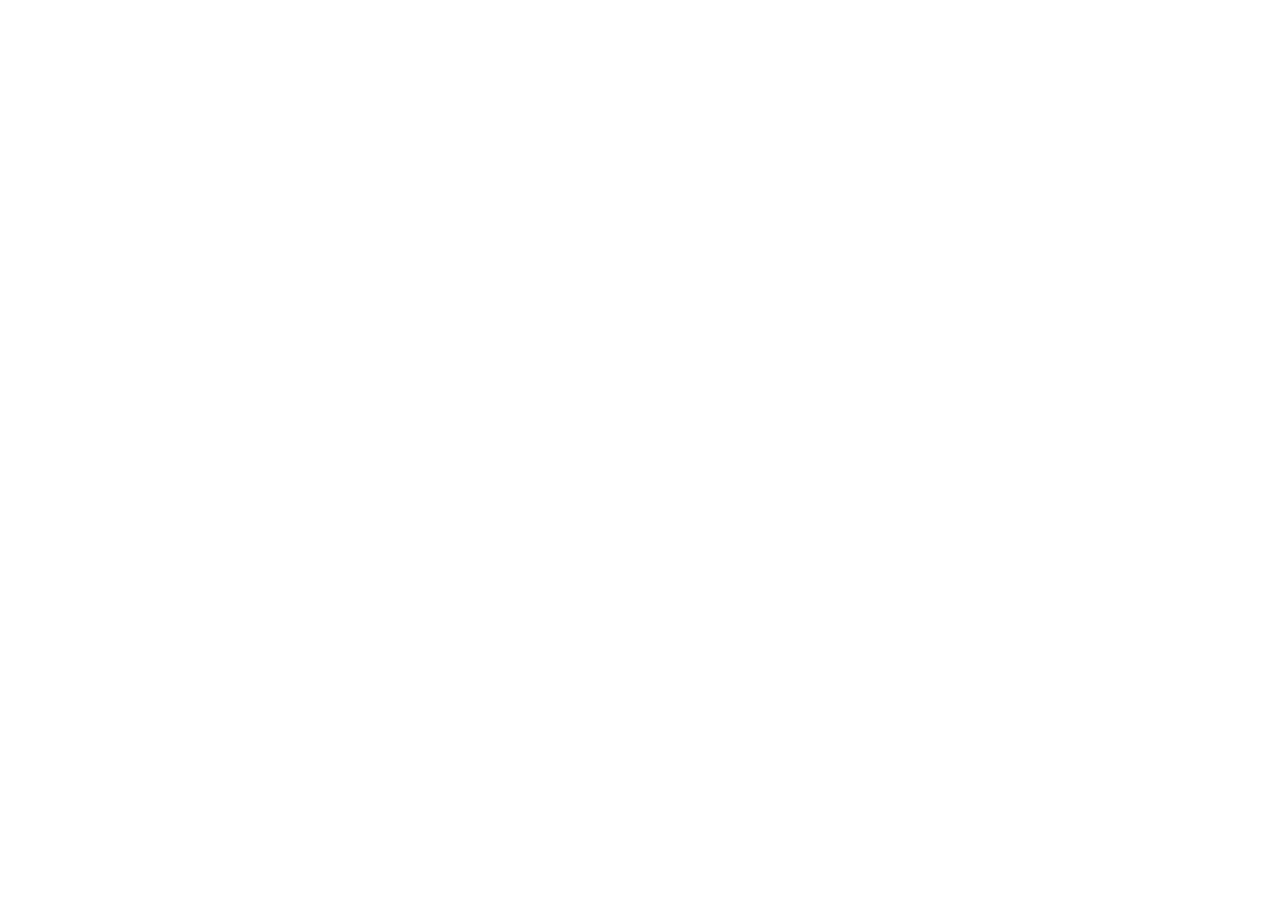
==== index.html @ 4e7c81f8 "Deploy Arabic Pathways International v0.2.2" ====
<!doctype html>
<html lang="en" dir="ltr">
<head>
  <meta charset="utf-8" />
  <meta name="viewport" content="width=device-width,initial-scale=1,viewport-fit=cover" />
  <meta name="theme-color" content="#5b5bd6" />
  <title>Arabic Pathways — International</title>
  <link rel="manifest" href="manifest.webmanifest" />
  <link rel="icon" href="icons/icon.svg" type="image/svg+xml" />
  <link rel="stylesheet" href="app.css?v=0.2.2" />
</head>
<body>
  <div id="app"></div>
  <script src="config.js?v=0.2.2"></script>
  <script src="course-data.js?v=0.2.2"></script>
  <script src="app.js?v=0.2.2"></script>
</body>
</html>
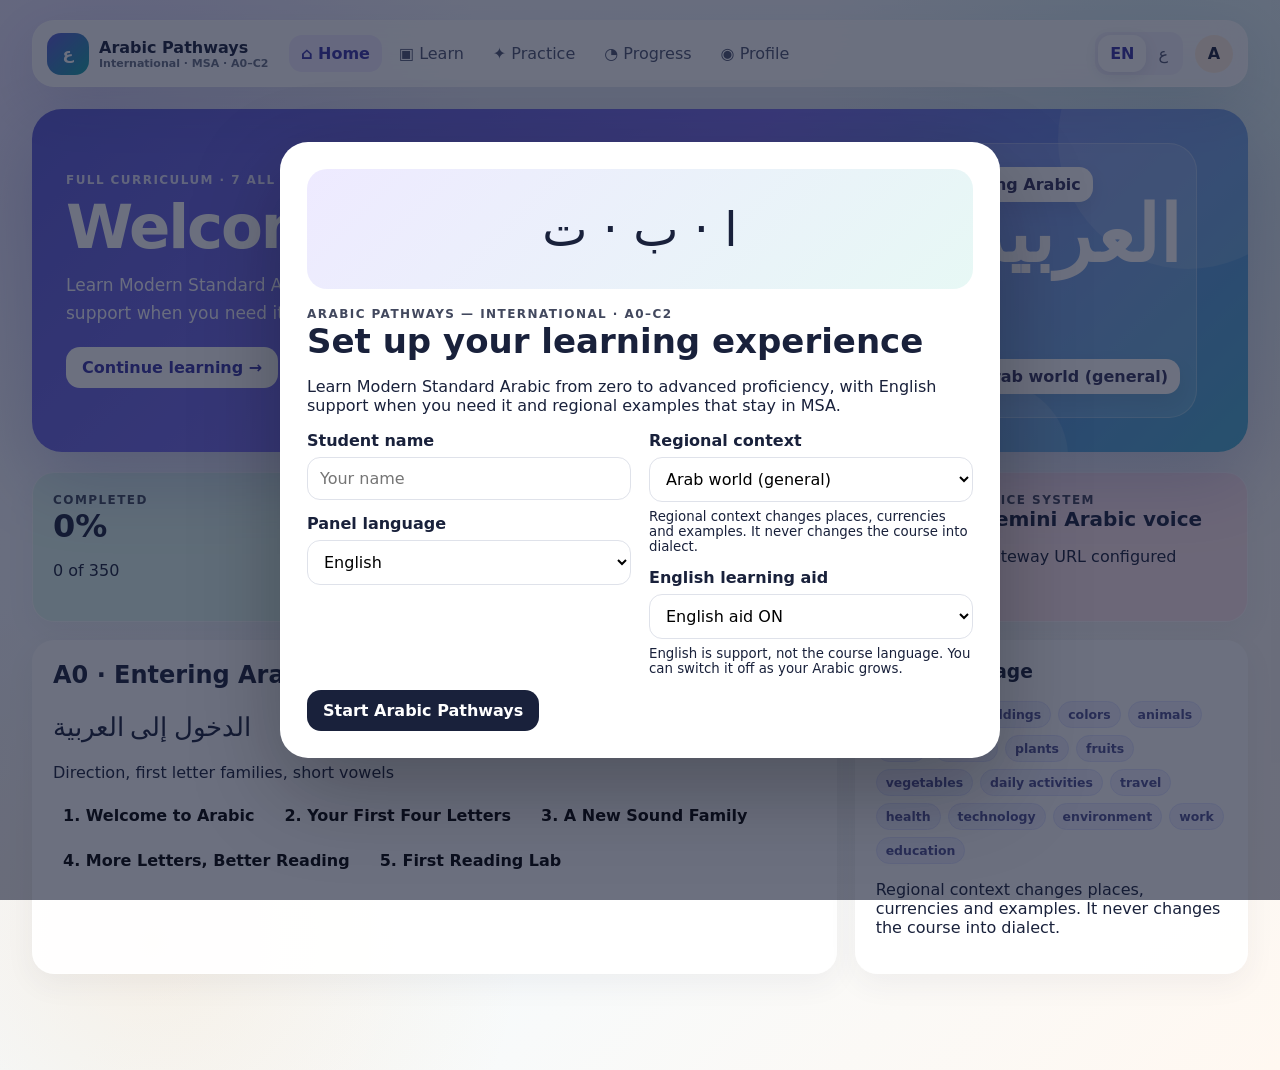
==== commit 4b3e6ef6: "Add files via upload" ====
--- a/index.html
+++ b/index.html
@@ -7,12 +7,12 @@
   <title>Arabic Pathways — International</title>
   <link rel="manifest" href="manifest.webmanifest" />
   <link rel="icon" href="icons/icon.svg" type="image/svg+xml" />
-  <link rel="stylesheet" href="app.css?v=0.2.2" />
+  <link rel="stylesheet" href="app.css?v=0.3.0" />
 </head>
 <body>
   <div id="app"></div>
-  <script src="config.js?v=0.2.2"></script>
-  <script src="course-data.js?v=0.2.2"></script>
-  <script src="app.js?v=0.2.2"></script>
+  <script src="config.js?v=0.3.0"></script>
+  <script src="course-data.js?v=0.3.0"></script>
+  <script src="app.js?v=0.3.0"></script>
 </body>
 </html>
--- a/app.css
+++ b/app.css
@@ -0,0 +1,54 @@
+
+:root{
+ --ink:#19213b;--muted:#667085;--surface:#fff;--line:#e8e9f2;--violet:#5b5bd6;--violet2:#7f6cf1;
+ --teal:#14a6a6;--mint:#dff7ee;--sky:#e3f3ff;--lav:#eeeaff;--peach:#fff0df;--rose:#ffe7ec;--yellow:#fff6cf;
+ --shadow:0 18px 55px rgba(44,48,92,.10);--r:22px;
+ font-family:Inter,ui-sans-serif,system-ui,-apple-system,"Segoe UI",Arial,sans-serif;
+}
+*{box-sizing:border-box} html,body{margin:0;min-height:100%;background:#f6f5ff;color:var(--ink)}
+body{background:
+ radial-gradient(circle at 8% 9%,rgba(127,108,241,.18),transparent 25%),
+ radial-gradient(circle at 91% 11%,rgba(20,166,166,.13),transparent 24%),
+ radial-gradient(circle at 12% 88%,rgba(255,189,121,.18),transparent 25%),
+ linear-gradient(135deg,#f8f7ff 0%,#f4fbff 48%,#fff8f1 100%);}
+button,input,select{font:inherit}.shell{max-width:1260px;margin:auto;min-height:100vh;padding:20px 22px 96px}.topbar{display:flex;align-items:center;gap:12px;position:sticky;top:10px;z-index:10;background:rgba(255,255,255,.86);backdrop-filter:blur(16px);border:1px solid rgba(255,255,255,.7);border-radius:22px;padding:11px 14px;box-shadow:var(--shadow)}
+.brand{display:flex;align-items:center;gap:10px;font-weight:800;min-width:230px}.logo{width:42px;height:42px;border-radius:14px;background:linear-gradient(135deg,var(--violet),var(--teal));display:grid;place-items:center;color:white;font-weight:900}.brand small{display:block;color:var(--muted);font-weight:600;font-size:11px}.spacer{flex:1}.nav{display:flex;gap:5px}.nav button,.lang-switch button{border:0;background:transparent;color:#4c5470;padding:9px 12px;border-radius:13px;cursor:pointer}.nav button.active{background:var(--lav);color:#3734a5;font-weight:800}.lang-switch{display:flex;background:#f2f1fb;border-radius:13px;padding:3px}.lang-switch button.active{background:white;box-shadow:0 4px 14px rgba(44,48,92,.10);font-weight:800;color:#3734a5}.avatar{width:38px;height:38px;border-radius:50%;display:grid;place-items:center;background:var(--peach);font-weight:800}
+.main{margin-top:22px}.hero{position:relative;overflow:hidden;border-radius:30px;padding:34px;background:linear-gradient(135deg,#5b5bd6,#7d70f1 48%,#4aaed0);color:white;box-shadow:0 28px 70px rgba(69,70,160,.25)}.hero:before,.hero:after{content:"";position:absolute;border-radius:50%;background:rgba(255,255,255,.13)}.hero:before{width:260px;height:260px;right:-70px;top:-100px}.hero:after{width:150px;height:150px;right:180px;bottom:-80px}.hero-grid{display:grid;grid-template-columns:1.35fr .65fr;gap:28px;align-items:center;position:relative}.eyebrow{text-transform:uppercase;letter-spacing:.12em;font-size:12px;font-weight:800;opacity:.82}.hero h1{font-size:clamp(34px,5vw,61px);line-height:1.02;margin:9px 0 12px;letter-spacing:-.035em}.hero p{font-size:17px;line-height:1.65;max-width:720px;margin:0;opacity:.94}.hero-art{min-height:230px;display:grid;place-items:center}.scene{width:min(330px,100%);aspect-ratio:1.2;background:rgba(255,255,255,.15);border:1px solid rgba(255,255,255,.25);border-radius:28px;position:relative;display:grid;place-items:center}.scene .arabic-big{font-family:"Noto Naskh Arabic","Amiri","Segoe UI",serif;font-size:78px;font-weight:700}.bubble{position:absolute;background:white;color:#34335d;padding:8px 12px;border-radius:14px;font-weight:800;box-shadow:0 8px 20px rgba(0,0,0,.08)}.b1{top:23px;left:20px}.b2{bottom:23px;right:16px}.btn{border:0;border-radius:14px;padding:11px 16px;font-weight:800;cursor:pointer}.btn.primary{background:var(--ink);color:white}.btn.light{background:white;color:#3734a5}.btn.ghost{background:#f4f5fa;color:#353d58}.hero-actions{display:flex;gap:10px;margin-top:20px;flex-wrap:wrap}
+.grid{display:grid;grid-template-columns:repeat(12,1fr);gap:18px;margin-top:20px}.card{background:rgba(255,255,255,.92);border:1px solid rgba(255,255,255,.8);border-radius:var(--r);padding:20px;box-shadow:0 10px 30px rgba(44,48,92,.06)}.card h2,.card h3{margin-top:0}.metric{grid-column:span 3;min-height:150px}.metric .num{font-size:32px;font-weight:900}.metric:nth-child(1){background:var(--mint)}.metric:nth-child(2){background:var(--sky)}.metric:nth-child(3){background:var(--yellow)}.metric:nth-child(4){background:var(--rose)}.wide{grid-column:span 8}.side{grid-column:span 4}.section-title{display:flex;align-items:end;justify-content:space-between;gap:16px;margin:28px 0 12px}.section-title h2{margin:0;font-size:28px}.section-title p{margin:0;color:var(--muted)}
+.unit-grid{display:grid;grid-template-columns:repeat(2,minmax(0,1fr));gap:16px}.unit{padding:22px;border-radius:24px;position:relative;overflow:hidden;min-height:190px}.unit:nth-child(4n+1){background:var(--lav)}.unit:nth-child(4n+2){background:var(--mint)}.unit:nth-child(4n+3){background:var(--peach)}.unit:nth-child(4n){background:var(--sky)}.unit .tag{font-size:11px;font-weight:900;letter-spacing:.08em;text-transform:uppercase}.unit h3{font-size:24px;margin:8px 0}.unit p{color:#566078;line-height:1.55}.unit .count{position:absolute;right:18px;top:18px;font-size:46px;font-weight:900;opacity:.09}.lesson-row{display:flex;gap:10px;flex-wrap:wrap;margin-top:13px}.lesson-chip{border:0;background:rgba(255,255,255,.78);padding:8px 10px;border-radius:12px;cursor:pointer;font-weight:700}.lesson-chip.locked{opacity:.45;cursor:not-allowed}
+.lesson-shell{max-width:1100px;margin:auto}.back{border:0;background:transparent;font-size:22px;cursor:pointer;padding:8px}.lesson-head{background:linear-gradient(135deg,#e9e6ff,#e7f8f5);border-radius:30px;padding:28px;margin-top:8px;display:grid;grid-template-columns:1fr 280px;gap:20px;align-items:center}.lesson-head h1{font-size:clamp(34px,5vw,54px);margin:5px 0 8px;letter-spacing:-.03em}.lesson-head p{line-height:1.6;color:#505a73}.lesson-art{height:220px;border-radius:25px;background:white;display:grid;place-items:center;position:relative;overflow:hidden}.letter-cloud{font-family:"Noto Naskh Arabic","Amiri",serif;font-size:62px;font-weight:800;color:#413e9f}.lesson-steps{display:grid;grid-template-columns:repeat(5,1fr);gap:9px;margin:18px 0}.step{border:0;border-radius:16px;padding:11px 8px;background:white;box-shadow:0 7px 20px rgba(44,48,92,.07);cursor:pointer;text-align:left}.step small{display:block;color:#8b91a6;font-weight:900;font-size:10px}.step strong{font-size:14px}.step.active{background:var(--violet);color:white}.step.active small{color:#ddd9ff}.lesson-panel{background:white;border-radius:28px;padding:28px;box-shadow:var(--shadow)}.lesson-panel h2{font-size:30px;margin:0 0 8px}.lesson-panel h3{font-size:21px;margin:28px 0 8px}.lesson-panel p,.lesson-panel li{line-height:1.75}.arabic{font-family:"Noto Naskh Arabic","Amiri","Segoe UI",serif;font-size:1.35em;line-height:1.9}.arabic.box{direction:rtl;text-align:right;background:#faf9ff;border:1px solid #eceaff;border-radius:18px;padding:18px;margin:12px 0}.aid{background:#fff8e3;border:1px solid #f6df9f;border-radius:16px;padding:14px 16px;margin:12px 0;color:#5f5433}.why{background:#eaf8f5;border-radius:18px;padding:17px}.visual-flow{display:grid;grid-template-columns:repeat(4,1fr);gap:10px;margin:18px 0}.flow-card{border-radius:18px;padding:16px;min-height:125px}.flow-card:nth-child(1){background:var(--sky)}.flow-card:nth-child(2){background:var(--yellow)}.flow-card:nth-child(3){background:var(--lav)}.flow-card:nth-child(4){background:var(--rose)}.flow-card b{display:block;margin-bottom:6px}.activity{border:1px solid var(--line);border-radius:18px;padding:17px;margin:14px 0}.options{display:grid;gap:9px;margin-top:12px}.option{border:1px solid #e2e4ed;background:white;border-radius:14px;padding:11px 13px;text-align:left;cursor:pointer}.option.correct{background:#e5f8ef;border-color:#8bd8b3}.option.wrong{background:#ffeaed;border-color:#ef9ca9}.feedback{font-weight:800;margin-top:8px}.hear{border:0;background:#eceaff;color:#3c389c;padding:7px 10px;border-radius:11px;cursor:pointer}.aid-toggle{display:flex;align-items:center;gap:8px;font-weight:800}.toggle{width:46px;height:26px;border-radius:20px;background:#c9cbd6;position:relative;cursor:pointer}.toggle:after{content:"";position:absolute;width:20px;height:20px;background:white;border-radius:50%;top:3px;left:3px;transition:.2s}.toggle.on{background:var(--teal)}.toggle.on:after{left:23px}
+.profile-grid{display:grid;grid-template-columns:1fr 1fr;gap:18px}.form-group{display:grid;gap:7px;margin-bottom:14px}.form-group label{font-weight:800}.form-group input,.form-group select{width:100%;border:1px solid #dfe2ea;border-radius:13px;padding:11px 12px;background:white}.roadmap{display:grid;gap:10px}.road-row{display:grid;grid-template-columns:75px 1fr auto;gap:12px;align-items:center;padding:13px;border-radius:15px;background:#fafaff}.status{font-size:12px;font-weight:900;padding:5px 9px;border-radius:999px;background:#eceaff;color:#403c9f}.status.planned{background:#f0f1f4;color:#777e90}
+.bottom-nav{display:none}.modal-wrap{position:fixed;inset:0;background:rgba(19,25,49,.62);display:grid;place-items:center;padding:20px;z-index:100}.modal{width:min(720px,100%);max-height:92vh;overflow:auto;background:white;border-radius:28px;padding:27px;box-shadow:0 32px 90px rgba(0,0,0,.28)}.modal h2{font-size:34px;margin:0 0 8px}.onboard-art{height:120px;border-radius:20px;background:linear-gradient(135deg,#eeeaff,#e7f8f5);display:grid;place-items:center;font-size:48px;margin-bottom:18px}
+[dir="rtl"] .step,[dir="rtl"] .option{text-align:right}[dir="rtl"] .brand{min-width:210px}[dir="rtl"] .section-title{direction:rtl}
+@media(max-width:900px){.shell{padding:10px 12px 100px}.topbar{top:6px}.brand{min-width:auto}.brand .brand-text,.nav{display:none}.hero{padding:24px}.hero-grid{grid-template-columns:1fr}.hero-art{min-height:180px}.scene{width:250px}.grid{grid-template-columns:1fr 1fr}.metric,.wide,.side{grid-column:auto}.unit-grid{grid-template-columns:1fr}.lesson-head{grid-template-columns:1fr}.lesson-art{height:180px}.lesson-steps{display:flex;overflow-x:auto;padding-bottom:4px}.step{min-width:130px}.visual-flow{grid-template-columns:1fr 1fr}.profile-grid{grid-template-columns:1fr}.bottom-nav{display:grid;grid-template-columns:repeat(5,1fr);position:fixed;left:12px;right:12px;bottom:10px;z-index:50;background:rgba(255,255,255,.94);backdrop-filter:blur(18px);border-radius:22px;padding:7px;box-shadow:0 14px 40px rgba(35,41,80,.20)}.bottom-nav button{border:0;background:transparent;border-radius:14px;padding:8px 3px;font-size:11px;color:#666d83}.bottom-nav button.active{background:var(--lav);color:#3e3a9d;font-weight:900}.topbar .spacer{display:block}.lang-switch button{padding:8px 9px}.hero h1{font-size:38px}.metric{min-height:125px}.modal{padding:21px}}
+@media(max-width:580px){.grid{grid-template-columns:1fr}.visual-flow{grid-template-columns:1fr}.hero p{font-size:15px}.lesson-panel{padding:20px}.lesson-head{padding:20px}.lesson-head h1{font-size:36px}.topbar{border-radius:18px}.lang-switch button{font-size:12px}.scene{width:215px}.metric{grid-column:auto}}
+
+/* v0.2 AI voice layer */
+.hear-group{display:inline-flex;gap:7px;flex-wrap:wrap;vertical-align:middle;margin-inline-start:8px}.hear.secondary{background:#eaf8f5;color:#177c7c}.hear.busy,.btn.busy{opacity:.65;cursor:wait}.voice-lab{margin:20px 0 26px;padding:20px;border-radius:22px;background:linear-gradient(135deg,#f1efff,#eaf9f5);border:1px solid #dedaf7}.voice-lab-head{display:flex;align-items:center;justify-content:space-between;gap:14px}.voice-lab-head h3{margin:3px 0}.voice-provider{font-size:12px;font-weight:900;border-radius:999px;padding:7px 10px;background:white;color:#46439d}.voice-controls{display:flex;gap:9px;flex-wrap:wrap;margin:15px 0}.btn.record{background:#d94762;color:white}.btn.ai{background:linear-gradient(135deg,#5b5bd6,#14a6a6);color:white}.btn:disabled{opacity:.45;cursor:not-allowed}.voice-message{font-size:13px;color:#5f6780;font-weight:700;margin-top:8px}.voice-feedback{margin-top:15px;background:white;border:1px solid #dfe5ee;border-radius:17px;padding:16px;position:relative}.voice-feedback p{margin:8px 0}.feedback-score{position:absolute;top:12px;right:14px;background:#eceaff;color:#3e3a9d;font-weight:900;border-radius:999px;padding:5px 9px}.voice-status{display:flex;align-items:center;gap:11px;padding:13px;border-radius:16px;background:#f7f7fb;margin-bottom:12px}.voice-status small{display:block;color:#6a7185;margin-top:2px}.status-dot{width:11px;height:11px;border-radius:50%;background:#a8adba;box-shadow:0 0 0 5px rgba(168,173,186,.15)}.voice-status.online .status-dot{background:#23a67a;box-shadow:0 0 0 5px rgba(35,166,122,.14)}.voice-status.local .status-dot{background:#e2a526;box-shadow:0 0 0 5px rgba(226,165,38,.14)}
+@media(max-width:580px){.hear-group{display:flex;margin:9px 0 0}.voice-lab{padding:16px}.voice-lab-head{align-items:flex-start;flex-direction:column}.voice-controls .btn{flex:1 1 45%}.feedback-score{position:static;display:inline-block;margin-bottom:4px}}
+
+/* v0.2.2 individual Arabic sound tiles */
+.sound-tile-grid{display:grid;grid-template-columns:repeat(auto-fit,minmax(120px,1fr));gap:12px;margin:14px 0 20px;direction:rtl}
+.sound-tile{border:1px solid #dedcf6;background:linear-gradient(180deg,#fff,#f7f6ff);border-radius:20px;padding:14px 10px 12px;min-height:118px;display:grid;place-items:center;gap:5px;cursor:pointer;box-shadow:0 8px 20px rgba(50,52,110,.06);transition:transform .15s ease,box-shadow .15s ease,border-color .15s ease}
+.sound-tile:hover{transform:translateY(-2px);box-shadow:0 12px 24px rgba(50,52,110,.10);border-color:#bcb8ec}
+.sound-tile:active{transform:translateY(0)}
+.sound-tile.busy{opacity:.65;cursor:wait;transform:none}
+.sound-symbol{font-family:"Noto Naskh Arabic","Amiri","Segoe UI",serif;font-size:3.1rem;line-height:1;font-weight:800;color:#393691}
+.sound-caption{font-family:"Noto Naskh Arabic","Amiri","Segoe UI",serif;font-size:.9rem;font-weight:800;color:#5e6480;white-space:nowrap}
+.hear.single{margin-inline-start:8px;width:38px;height:38px;padding:0;border-radius:50%;vertical-align:middle}
+@media(max-width:580px){.sound-tile-grid{grid-template-columns:repeat(2,minmax(0,1fr));gap:10px}.sound-tile{min-height:105px}.sound-symbol{font-size:2.8rem}}
+
+/* v0.3.0 — Full A0–C2 curriculum */
+.level-tabs{display:flex;gap:10px;overflow-x:auto;padding:4px 0 14px;scrollbar-width:thin}
+.level-tab{min-width:112px;border:1px solid rgba(91,91,214,.16);background:#fff;border-radius:18px;padding:12px 14px;display:flex;flex-direction:column;gap:3px;align-items:flex-start;box-shadow:0 8px 20px rgba(66,65,129,.06);cursor:pointer}
+.level-tab b{font-size:1.05rem}.level-tab small{opacity:.72;white-space:nowrap}.level-tab.active{background:linear-gradient(135deg,#5b5bd6,#7b63df);color:#fff;border-color:transparent}.level-tabs.compact .level-tab{min-width:64px;align-items:center}
+.level-summary{display:grid;grid-template-columns:2fr 1fr;gap:24px;align-items:center;margin-bottom:18px}.level-summary h2{margin:.2rem 0}.level-summary p{margin:.35rem 0}
+.full-unit{position:relative;overflow:hidden}.full-unit:before{content:'';position:absolute;inset:0 auto auto 0;width:100%;height:5px;background:linear-gradient(90deg,#5b5bd6,#34b8a8,#ffb468)}
+.unit-ar-title{font-size:1.6rem;line-height:1.5}.lesson-title-ar{font-size:clamp(2rem,4vw,3.4rem)!important;line-height:1.35!important;margin:.3rem 0!important}.aid-title{font-size:1.05rem!important;color:#5d6175;margin:.1rem 0 1rem!important;font-weight:700}
+.topic-cloud{display:flex;gap:7px;flex-wrap:wrap;margin:10px 0}.topic-cloud span{background:#eef0ff;border:1px solid #dfe2ff;color:#4d4f91;border-radius:999px;padding:5px 9px;font-size:.78rem;font-weight:700}
+.unit-progress{display:flex;gap:12px;align-items:center;margin:12px 0}.unit-progress>span{font-size:.82rem;white-space:nowrap;opacity:.72}.unit-progress>div{flex:1;height:7px;background:#eceef7;border-radius:999px;overflow:hidden}.unit-progress i{display:block;height:100%;background:linear-gradient(90deg,#5b5bd6,#39b9a8);border-radius:inherit}
+.level-progress-list{display:grid;gap:8px}.level-progress-row{display:grid;grid-template-columns:45px minmax(110px,1fr) minmax(100px,2fr) 60px;align-items:center;gap:10px;border:0;background:#f7f8fc;border-radius:13px;padding:10px 12px;text-align:start;cursor:pointer}.level-progress-row>div{height:7px;border-radius:999px;overflow:hidden;background:#e5e7f2}.level-progress-row i{display:block;height:100%;background:linear-gradient(90deg,#5b5bd6,#36b5a8)}.level-progress-row em{font-style:normal;text-align:end;font-size:.82rem}
+.unit-picker{display:flex;gap:8px;overflow-x:auto;padding:4px 0 14px}.unit-picker button{white-space:nowrap;border:1px solid #e1e3ef;background:#fff;border-radius:999px;padding:8px 12px;cursor:pointer}.unit-picker button.active{background:#25274a;color:#fff;border-color:#25274a}
+.regional-card{margin:22px 0 4px;padding:18px;border-radius:18px;background:linear-gradient(135deg,#effcf9,#f8f4ff);border:1px solid #dfeee9}.regional-card p{margin:.45rem 0}.regional-card .arabic{font-size:1.12rem;line-height:1.9}
+.note-ar{margin:18px 0;padding:16px;border-radius:16px;background:#fff8df;border:1px solid #f4e6a8}.note-ar .aid{margin-top:10px}.expl-ar{font-size:1.07rem;line-height:1.95}.activity-ar-q{margin-top:8px;font-size:1.06rem;line-height:1.7;color:#50536e}
+@media (max-width:720px){.level-summary{grid-template-columns:1fr}.level-tab{min-width:96px}.level-progress-row{grid-template-columns:38px 1fr 70px}.level-progress-row>div{grid-column:2/4}.lesson-title-ar{font-size:2.2rem!important}}
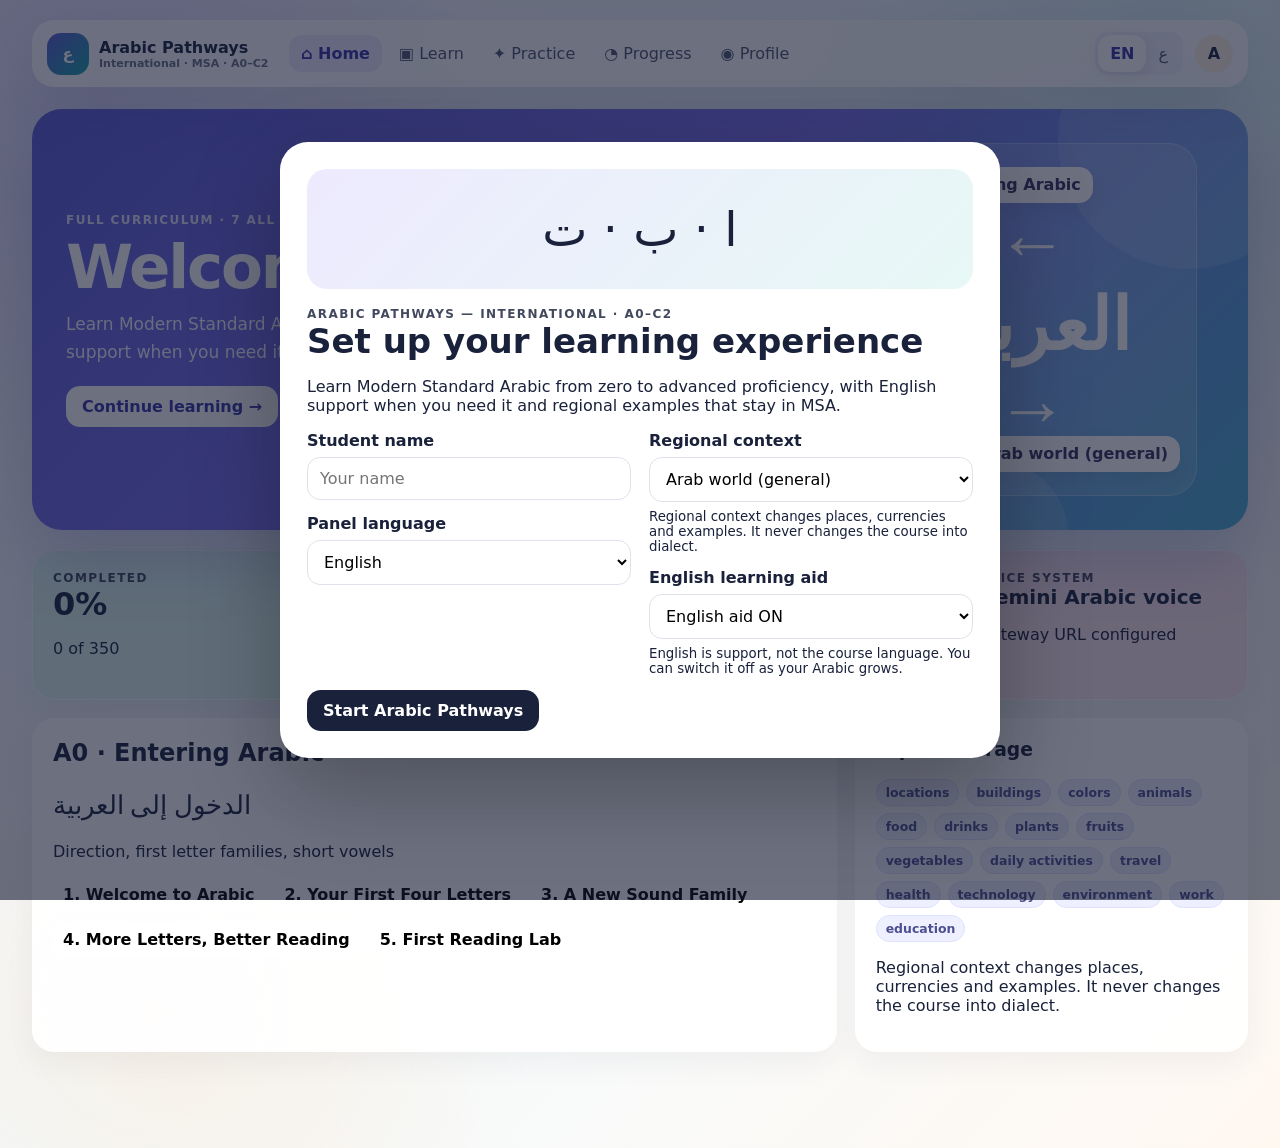
==== commit c3fe318d: "Enrich Arabic vocabulary and fix mobile artwork" ====
--- a/index.html
+++ b/index.html
@@ -4,15 +4,19 @@
   <meta charset="utf-8" />
   <meta name="viewport" content="width=device-width,initial-scale=1,viewport-fit=cover" />
   <meta name="theme-color" content="#5b5bd6" />
+  <meta name="apple-mobile-web-app-capable" content="yes" />
+  <meta name="apple-mobile-web-app-status-bar-style" content="default" />
+  <meta name="apple-mobile-web-app-title" content="Arabic Pathways" />
   <title>Arabic Pathways — International</title>
   <link rel="manifest" href="manifest.webmanifest" />
   <link rel="icon" href="icons/icon.svg" type="image/svg+xml" />
-  <link rel="stylesheet" href="app.css?v=0.3.0" />
+  <link rel="stylesheet" href="app.css?v=0.4.2" />
 </head>
 <body>
   <div id="app"></div>
-  <script src="config.js?v=0.3.0"></script>
-  <script src="course-data.js?v=0.3.0"></script>
-  <script src="app.js?v=0.3.0"></script>
+  <script src="config.js?v=0.4.2"></script>
+  <script src="course-data.js?v=0.4.2"></script>
+  <script src="app.js?v=0.4.2"></script>
+  <script src="mobile-app.js?v=0.4.2"></script>
 </body>
 </html>
--- a/app.css
+++ b/app.css
@@ -13,7 +13,7 @@
  linear-gradient(135deg,#f8f7ff 0%,#f4fbff 48%,#fff8f1 100%);}
 button,input,select{font:inherit}.shell{max-width:1260px;margin:auto;min-height:100vh;padding:20px 22px 96px}.topbar{display:flex;align-items:center;gap:12px;position:sticky;top:10px;z-index:10;background:rgba(255,255,255,.86);backdrop-filter:blur(16px);border:1px solid rgba(255,255,255,.7);border-radius:22px;padding:11px 14px;box-shadow:var(--shadow)}
 .brand{display:flex;align-items:center;gap:10px;font-weight:800;min-width:230px}.logo{width:42px;height:42px;border-radius:14px;background:linear-gradient(135deg,var(--violet),var(--teal));display:grid;place-items:center;color:white;font-weight:900}.brand small{display:block;color:var(--muted);font-weight:600;font-size:11px}.spacer{flex:1}.nav{display:flex;gap:5px}.nav button,.lang-switch button{border:0;background:transparent;color:#4c5470;padding:9px 12px;border-radius:13px;cursor:pointer}.nav button.active{background:var(--lav);color:#3734a5;font-weight:800}.lang-switch{display:flex;background:#f2f1fb;border-radius:13px;padding:3px}.lang-switch button.active{background:white;box-shadow:0 4px 14px rgba(44,48,92,.10);font-weight:800;color:#3734a5}.avatar{width:38px;height:38px;border-radius:50%;display:grid;place-items:center;background:var(--peach);font-weight:800}
-.main{margin-top:22px}.hero{position:relative;overflow:hidden;border-radius:30px;padding:34px;background:linear-gradient(135deg,#5b5bd6,#7d70f1 48%,#4aaed0);color:white;box-shadow:0 28px 70px rgba(69,70,160,.25)}.hero:before,.hero:after{content:"";position:absolute;border-radius:50%;background:rgba(255,255,255,.13)}.hero:before{width:260px;height:260px;right:-70px;top:-100px}.hero:after{width:150px;height:150px;right:180px;bottom:-80px}.hero-grid{display:grid;grid-template-columns:1.35fr .65fr;gap:28px;align-items:center;position:relative}.eyebrow{text-transform:uppercase;letter-spacing:.12em;font-size:12px;font-weight:800;opacity:.82}.hero h1{font-size:clamp(34px,5vw,61px);line-height:1.02;margin:9px 0 12px;letter-spacing:-.035em}.hero p{font-size:17px;line-height:1.65;max-width:720px;margin:0;opacity:.94}.hero-art{min-height:230px;display:grid;place-items:center}.scene{width:min(330px,100%);aspect-ratio:1.2;background:rgba(255,255,255,.15);border:1px solid rgba(255,255,255,.25);border-radius:28px;position:relative;display:grid;place-items:center}.scene .arabic-big{font-family:"Noto Naskh Arabic","Amiri","Segoe UI",serif;font-size:78px;font-weight:700}.bubble{position:absolute;background:white;color:#34335d;padding:8px 12px;border-radius:14px;font-weight:800;box-shadow:0 8px 20px rgba(0,0,0,.08)}.b1{top:23px;left:20px}.b2{bottom:23px;right:16px}.btn{border:0;border-radius:14px;padding:11px 16px;font-weight:800;cursor:pointer}.btn.primary{background:var(--ink);color:white}.btn.light{background:white;color:#3734a5}.btn.ghost{background:#f4f5fa;color:#353d58}.hero-actions{display:flex;gap:10px;margin-top:20px;flex-wrap:wrap}
+.main{margin-top:22px}.hero{position:relative;overflow:hidden;border-radius:30px;padding:34px;background:linear-gradient(135deg,#5b5bd6,#7d70f1 48%,#4aaed0);color:white;box-shadow:0 28px 70px rgba(69,70,160,.25)}.hero:before,.hero:after{content:"";position:absolute;border-radius:50%;background:rgba(255,255,255,.13)}.hero:before{width:260px;height:260px;right:-70px;top:-100px}.hero:after{width:150px;height:150px;right:180px;bottom:-80px}.hero-grid{display:grid;grid-template-columns:1.35fr .65fr;gap:28px;align-items:center;position:relative}.eyebrow{text-transform:uppercase;letter-spacing:.12em;font-size:12px;font-weight:800;opacity:.82}.hero h1{font-size:clamp(34px,5vw,61px);line-height:1.02;margin:9px 0 12px;letter-spacing:-.035em}.hero p{font-size:17px;line-height:1.65;max-width:720px;margin:0;opacity:.94}.hero-art{min-height:230px;display:grid;place-items:center}.scene{width:min(330px,100%);aspect-ratio:1.2;background:rgba(255,255,255,.15);border:1px solid rgba(255,255,255,.25);border-radius:28px;position:relative;display:grid;place-items:center}.scene .arabic-big{font-family:"Noto Naskh Arabic","Amiri",serif;font-size:78px;font-weight:700}.bubble{position:absolute;background:white;color:#34335d;padding:8px 12px;border-radius:14px;font-weight:800;box-shadow:0 8px 20px rgba(0,0,0,.08)}.b1{top:23px;left:20px}.b2{bottom:23px;right:16px}.btn{border:0;border-radius:14px;padding:11px 16px;font-weight:800;cursor:pointer}.btn.primary{background:var(--ink);color:white}.btn.light{background:white;color:#3734a5}.btn.ghost{background:#f4f5fa;color:#353d58}.hero-actions{display:flex;gap:10px;margin-top:20px;flex-wrap:wrap}
 .grid{display:grid;grid-template-columns:repeat(12,1fr);gap:18px;margin-top:20px}.card{background:rgba(255,255,255,.92);border:1px solid rgba(255,255,255,.8);border-radius:var(--r);padding:20px;box-shadow:0 10px 30px rgba(44,48,92,.06)}.card h2,.card h3{margin-top:0}.metric{grid-column:span 3;min-height:150px}.metric .num{font-size:32px;font-weight:900}.metric:nth-child(1){background:var(--mint)}.metric:nth-child(2){background:var(--sky)}.metric:nth-child(3){background:var(--yellow)}.metric:nth-child(4){background:var(--rose)}.wide{grid-column:span 8}.side{grid-column:span 4}.section-title{display:flex;align-items:end;justify-content:space-between;gap:16px;margin:28px 0 12px}.section-title h2{margin:0;font-size:28px}.section-title p{margin:0;color:var(--muted)}
 .unit-grid{display:grid;grid-template-columns:repeat(2,minmax(0,1fr));gap:16px}.unit{padding:22px;border-radius:24px;position:relative;overflow:hidden;min-height:190px}.unit:nth-child(4n+1){background:var(--lav)}.unit:nth-child(4n+2){background:var(--mint)}.unit:nth-child(4n+3){background:var(--peach)}.unit:nth-child(4n){background:var(--sky)}.unit .tag{font-size:11px;font-weight:900;letter-spacing:.08em;text-transform:uppercase}.unit h3{font-size:24px;margin:8px 0}.unit p{color:#566078;line-height:1.55}.unit .count{position:absolute;right:18px;top:18px;font-size:46px;font-weight:900;opacity:.09}.lesson-row{display:flex;gap:10px;flex-wrap:wrap;margin-top:13px}.lesson-chip{border:0;background:rgba(255,255,255,.78);padding:8px 10px;border-radius:12px;cursor:pointer;font-weight:700}.lesson-chip.locked{opacity:.45;cursor:not-allowed}
 .lesson-shell{max-width:1100px;margin:auto}.back{border:0;background:transparent;font-size:22px;cursor:pointer;padding:8px}.lesson-head{background:linear-gradient(135deg,#e9e6ff,#e7f8f5);border-radius:30px;padding:28px;margin-top:8px;display:grid;grid-template-columns:1fr 280px;gap:20px;align-items:center}.lesson-head h1{font-size:clamp(34px,5vw,54px);margin:5px 0 8px;letter-spacing:-.03em}.lesson-head p{line-height:1.6;color:#505a73}.lesson-art{height:220px;border-radius:25px;background:white;display:grid;place-items:center;position:relative;overflow:hidden}.letter-cloud{font-family:"Noto Naskh Arabic","Amiri",serif;font-size:62px;font-weight:800;color:#413e9f}.lesson-steps{display:grid;grid-template-columns:repeat(5,1fr);gap:9px;margin:18px 0}.step{border:0;border-radius:16px;padding:11px 8px;background:white;box-shadow:0 7px 20px rgba(44,48,92,.07);cursor:pointer;text-align:left}.step small{display:block;color:#8b91a6;font-weight:900;font-size:10px}.step strong{font-size:14px}.step.active{background:var(--violet);color:white}.step.active small{color:#ddd9ff}.lesson-panel{background:white;border-radius:28px;padding:28px;box-shadow:var(--shadow)}.lesson-panel h2{font-size:30px;margin:0 0 8px}.lesson-panel h3{font-size:21px;margin:28px 0 8px}.lesson-panel p,.lesson-panel li{line-height:1.75}.arabic{font-family:"Noto Naskh Arabic","Amiri","Segoe UI",serif;font-size:1.35em;line-height:1.9}.arabic.box{direction:rtl;text-align:right;background:#faf9ff;border:1px solid #eceaff;border-radius:18px;padding:18px;margin:12px 0}.aid{background:#fff8e3;border:1px solid #f6df9f;border-radius:16px;padding:14px 16px;margin:12px 0;color:#5f5433}.why{background:#eaf8f5;border-radius:18px;padding:17px}.visual-flow{display:grid;grid-template-columns:repeat(4,1fr);gap:10px;margin:18px 0}.flow-card{border-radius:18px;padding:16px;min-height:125px}.flow-card:nth-child(1){background:var(--sky)}.flow-card:nth-child(2){background:var(--yellow)}.flow-card:nth-child(3){background:var(--lav)}.flow-card:nth-child(4){background:var(--rose)}.flow-card b{display:block;margin-bottom:6px}.activity{border:1px solid var(--line);border-radius:18px;padding:17px;margin:14px 0}.options{display:grid;gap:9px;margin-top:12px}.option{border:1px solid #e2e4ed;background:white;border-radius:14px;padding:11px 13px;text-align:left;cursor:pointer}.option.correct{background:#e5f8ef;border-color:#8bd8b3}.option.wrong{background:#ffeaed;border-color:#ef9ca9}.feedback{font-weight:800;margin-top:8px}.hear{border:0;background:#eceaff;color:#3c389c;padding:7px 10px;border-radius:11px;cursor:pointer}.aid-toggle{display:flex;align-items:center;gap:8px;font-weight:800}.toggle{width:46px;height:26px;border-radius:20px;background:#c9cbd6;position:relative;cursor:pointer}.toggle:after{content:"";position:absolute;width:20px;height:20px;background:white;border-radius:50%;top:3px;left:3px;transition:.2s}.toggle.on{background:var(--teal)}.toggle.on:after{left:23px}
@@ -52,3 +52,12 @@
 .regional-card{margin:22px 0 4px;padding:18px;border-radius:18px;background:linear-gradient(135deg,#effcf9,#f8f4ff);border:1px solid #dfeee9}.regional-card p{margin:.45rem 0}.regional-card .arabic{font-size:1.12rem;line-height:1.9}
 .note-ar{margin:18px 0;padding:16px;border-radius:16px;background:#fff8df;border:1px solid #f4e6a8}.note-ar .aid{margin-top:10px}.expl-ar{font-size:1.07rem;line-height:1.95}.activity-ar-q{margin-top:8px;font-size:1.06rem;line-height:1.7;color:#50536e}
 @media (max-width:720px){.level-summary{grid-template-columns:1fr}.level-tab{min-width:96px}.level-progress-row{grid-template-columns:38px 1fr 70px}.level-progress-row>div{grid-column:2/4}.lesson-title-ar{font-size:2.2rem!important}}
+
+/* v0.4.0 unified-account, vocabulary and mobile/PWA additions */
+.vocab-grid{display:grid;grid-template-columns:repeat(auto-fit,minmax(150px,1fr));gap:10px;margin:14px 0 22px}.vocab-item{display:grid;grid-template-columns:1fr auto;gap:6px 8px;align-items:center;border:1px solid var(--line,#ddd);border-radius:14px;padding:12px;background:var(--card,#fff)}.vocab-item .arabic{font-size:1.35rem;font-weight:700}.vocab-item small{grid-column:1/-1;opacity:.72}.account-card{grid-column:span 1}.account-actions{display:flex;gap:10px;flex-wrap:wrap;margin-top:12px}.sync-status{display:flex;gap:10px;align-items:center;border-radius:14px;padding:11px 12px;background:#f4f4f8}.sync-status.online{background:#edf8f1}.sync-status.error{background:#fff0f0}.sync-status small{display:block;opacity:.7;margin-top:2px}.onboarding-wide{max-width:980px}.onboarding-columns{display:grid;grid-template-columns:1.2fr .8fr;gap:24px}.restore-card{border:1px solid var(--line,#ddd);border-radius:18px;padding:18px;background:rgba(255,255,255,.55)}.deactivated-card{max-width:760px;margin:70px auto}.ap-offline-pill,.ap-update-banner{position:fixed;z-index:1000;left:50%;transform:translateX(-50%);border-radius:999px;padding:9px 14px;box-shadow:0 8px 30px rgba(0,0,0,.16);font:600 13px system-ui;background:#24242c;color:#fff}.ap-offline-pill{top:10px}.ap-update-banner{bottom:82px;display:flex;gap:10px;align-items:center}.ap-update-banner button{border:0;border-radius:999px;padding:7px 11px;font-weight:700;cursor:pointer}.ap-install-fab{position:fixed;right:16px;bottom:82px;z-index:900;border:0;border-radius:999px;padding:11px 15px;box-shadow:0 8px 26px rgba(0,0,0,.17);font-weight:700;cursor:pointer}.btn[href]{display:inline-flex;align-items:center;text-decoration:none}
+@media(max-width:760px){.onboarding-columns{grid-template-columns:1fr}.profile-grid{grid-template-columns:1fr}.vocab-grid{grid-template-columns:repeat(2,minmax(0,1fr))}.vocab-item{padding:10px}.ap-update-banner{bottom:74px;max-width:92vw}.ap-install-fab{bottom:76px}}
+.scene .arabic-big,.letter-cloud{max-width:88%;overflow-wrap:anywhere;word-break:normal;text-align:center;line-height:1.15}
+.scene .arabic-big{font-size:clamp(42px,7vw,72px);padding:58px 16px 45px}
+.letter-cloud{font-size:clamp(34px,5vw,58px);padding:18px}
+.bubble{max-width:calc(100% - 36px);white-space:normal;line-height:1.25}
+@media(max-width:520px){.scene{width:min(100%,300px)}.scene .arabic-big{font-size:44px}.bubble{font-size:13px}.vocab-grid{grid-template-columns:1fr}.vocab-item .arabic{line-height:1.55}}
